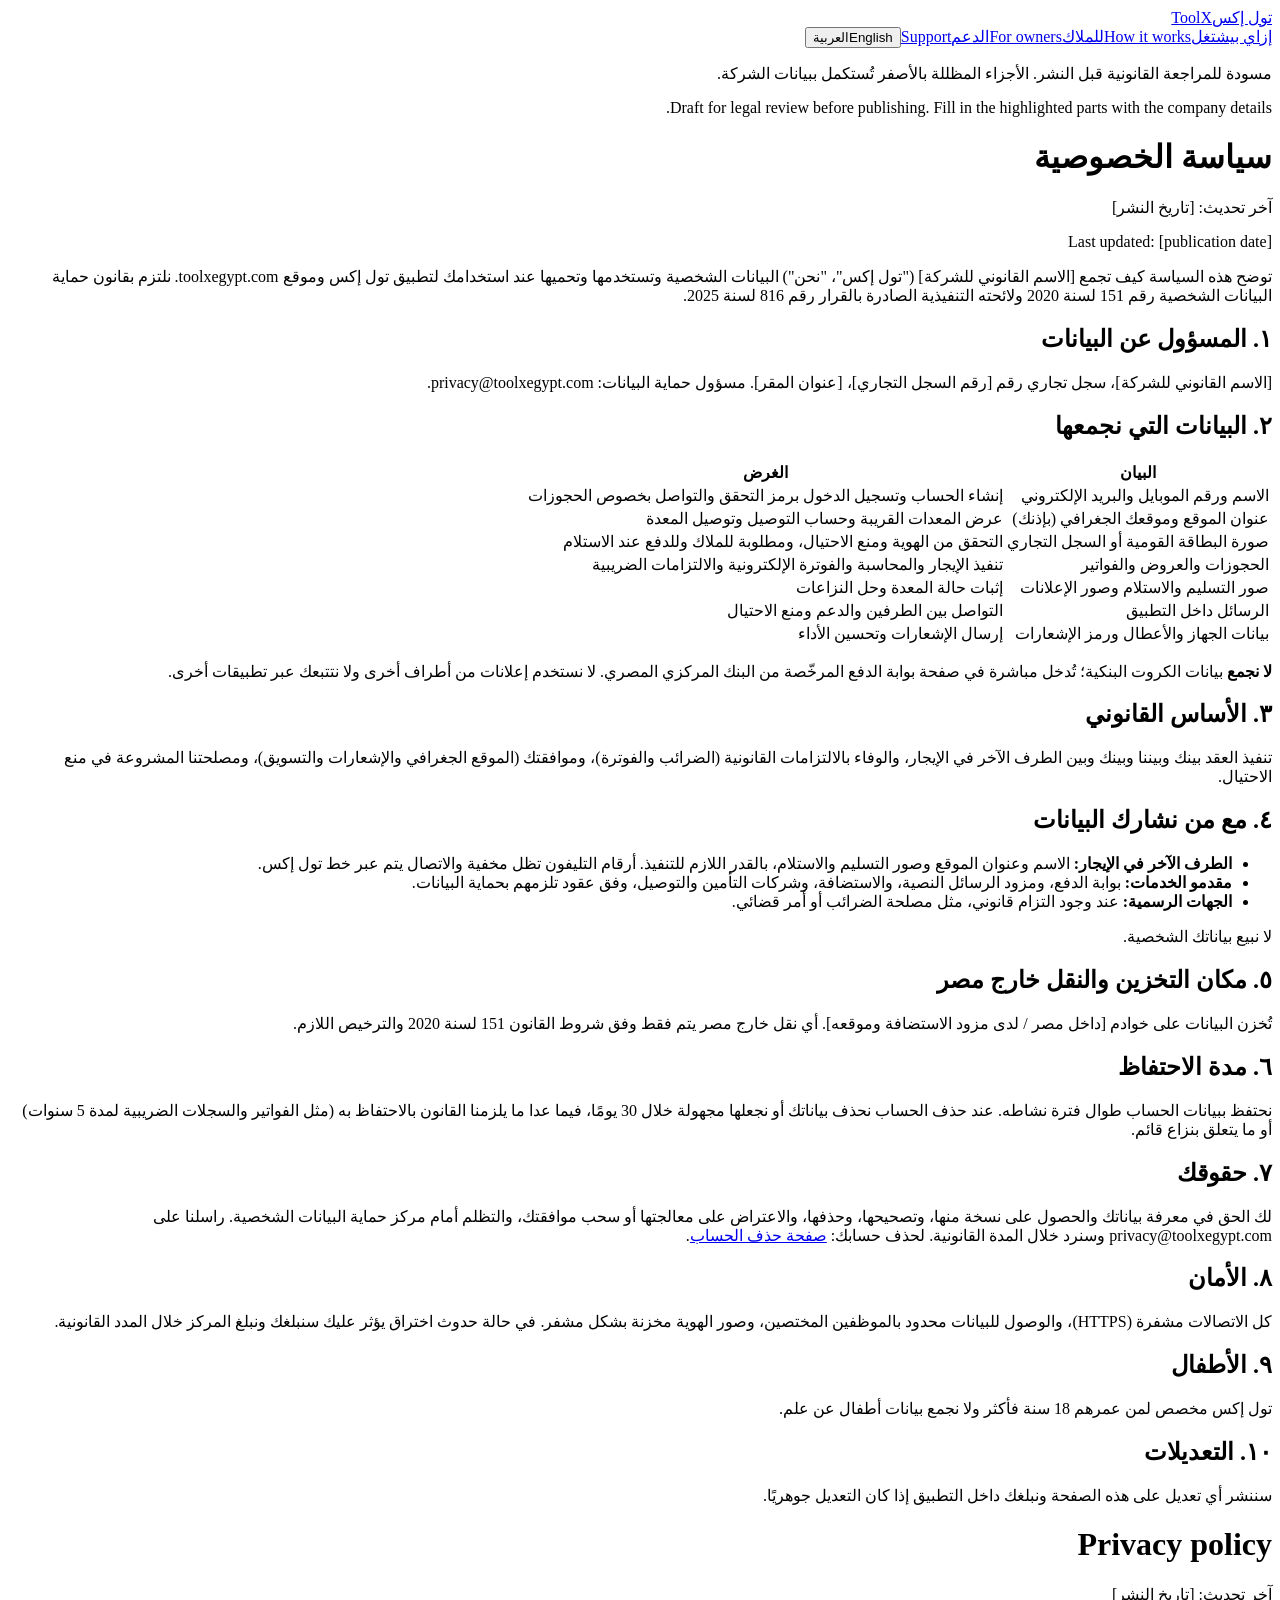
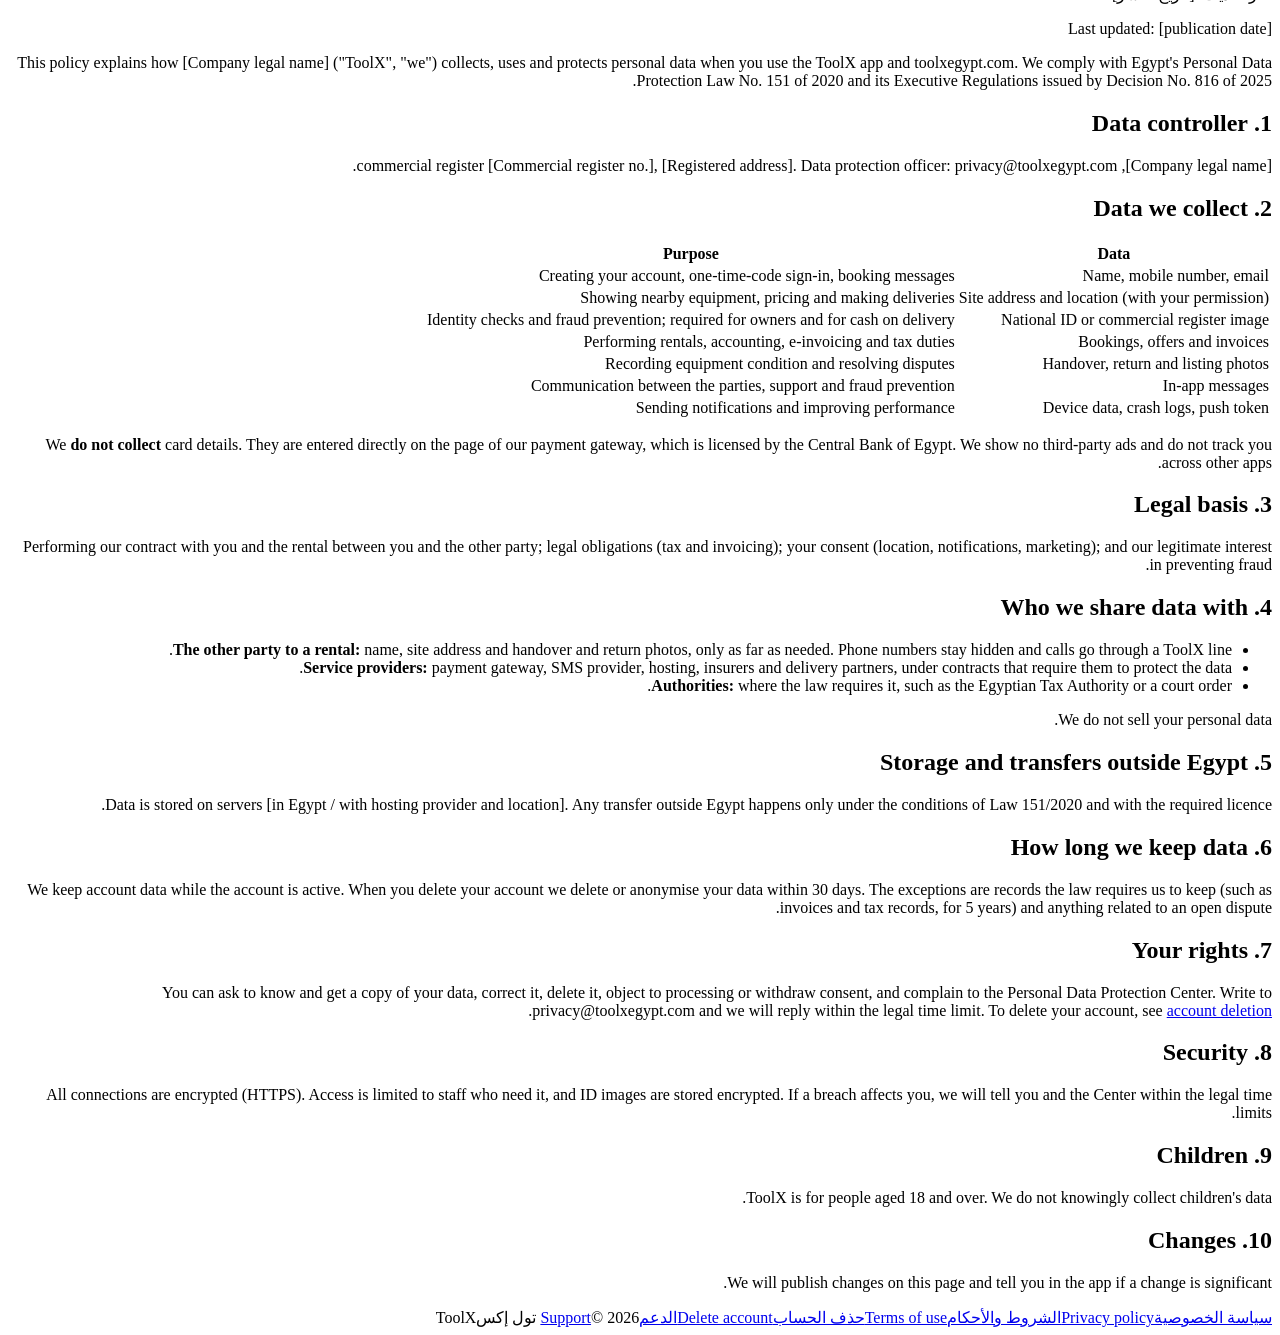
==== privacy.html @ 31cbe326 "Add files via upload" ====
<!doctype html><html lang="ar" dir="rtl"><head><meta charset="utf-8"><meta name="viewport" content="width=device-width,initial-scale=1">
<title data-ar="سياسة الخصوصية · تول إكس" data-en="Privacy policy · ToolX">سياسة الخصوصية · تول إكس</title><meta name="description" content="ToolX privacy policy.">
<link rel="icon" href="img/favicon.png"><link rel="apple-touch-icon" href="img/icon-180.png"><link rel="stylesheet" href="assets/site.css"></head><body>
<header><div class="nav"><a class="brand" href="index.html"><img src="img/icon-180.png" alt=""><span data-l="ar">تول إكس</span><span data-l="en">ToolX</span></a>
<nav><a href="index.html#how"><span data-l="ar">إزاي بيشتغل</span><span data-l="en">How it works</span></a><a href="index.html#owners"><span data-l="ar">للملاك</span><span data-l="en">For owners</span></a><a href="support.html"><span data-l="ar">الدعم</span><span data-l="en">Support</span></a><button class="lang" type="button"><span data-l="ar">English</span><span data-l="en">العربية</span></button></nav></div><div class="haz"></div></header>
<main><div class="doc"><div data-l="ar"><p class="note">مسودة للمراجعة القانونية قبل النشر. الأجزاء المظللة بالأصفر تُستكمل ببيانات الشركة.</p></div><div data-l="en"><p class="note">Draft for legal review before publishing. Fill in the highlighted parts with the company details.</p></div><div data-l="ar"><h1>سياسة الخصوصية</h1><div data-l="ar"><p>آخر تحديث: <span class="ph">[تاريخ النشر]</span></p></div><div data-l="en"><p>Last updated: <span class="ph">[publication date]</span></p></div>
<p>توضح هذه السياسة كيف تجمع <span class="ph">[الاسم القانوني للشركة]</span> ("تول إكس"، "نحن") البيانات الشخصية وتستخدمها وتحميها عند استخدامك لتطبيق تول إكس وموقع toolxegypt.com. نلتزم بقانون حماية البيانات الشخصية رقم 151 لسنة 2020 ولائحته التنفيذية الصادرة بالقرار رقم 816 لسنة 2025.</p>
<h2>١. المسؤول عن البيانات</h2><p><span class="ph">[الاسم القانوني للشركة]</span>، سجل تجاري رقم <span class="ph">[رقم السجل التجاري]</span>، <span class="ph">[عنوان المقر]</span>. مسؤول حماية البيانات: privacy@toolxegypt.com.</p>
<h2>٢. البيانات التي نجمعها</h2><table><tr><th>البيان</th><th>الغرض</th></tr>
<tr><td>الاسم ورقم الموبايل والبريد الإلكتروني</td><td>إنشاء الحساب وتسجيل الدخول برمز التحقق والتواصل بخصوص الحجوزات</td></tr>
<tr><td>عنوان الموقع وموقعك الجغرافي (بإذنك)</td><td>عرض المعدات القريبة وحساب التوصيل وتوصيل المعدة</td></tr>
<tr><td>صورة البطاقة القومية أو السجل التجاري</td><td>التحقق من الهوية ومنع الاحتيال، ومطلوبة للملاك وللدفع عند الاستلام</td></tr>
<tr><td>الحجوزات والعروض والفواتير</td><td>تنفيذ الإيجار والمحاسبة والفوترة الإلكترونية والالتزامات الضريبية</td></tr>
<tr><td>صور التسليم والاستلام وصور الإعلانات</td><td>إثبات حالة المعدة وحل النزاعات</td></tr>
<tr><td>الرسائل داخل التطبيق</td><td>التواصل بين الطرفين والدعم ومنع الاحتيال</td></tr>
<tr><td>بيانات الجهاز والأعطال ورمز الإشعارات</td><td>إرسال الإشعارات وتحسين الأداء</td></tr></table>
<p><b>لا نجمع</b> بيانات الكروت البنكية؛ تُدخل مباشرة في صفحة بوابة الدفع المرخّصة من البنك المركزي المصري. لا نستخدم إعلانات من أطراف أخرى ولا نتتبعك عبر تطبيقات أخرى.</p>
<h2>٣. الأساس القانوني</h2><p>تنفيذ العقد بينك وبيننا وبينك وبين الطرف الآخر في الإيجار، والوفاء بالالتزامات القانونية (الضرائب والفوترة)، وموافقتك (الموقع الجغرافي والإشعارات والتسويق)، ومصلحتنا المشروعة في منع الاحتيال.</p>
<h2>٤. مع من نشارك البيانات</h2><ul><li><b>الطرف الآخر في الإيجار:</b> الاسم وعنوان الموقع وصور التسليم والاستلام، بالقدر اللازم للتنفيذ. أرقام التليفون تظل مخفية والاتصال يتم عبر خط تول إكس.</li>
<li><b>مقدمو الخدمات:</b> بوابة الدفع، ومزود الرسائل النصية، والاستضافة، وشركات التأمين والتوصيل، وفق عقود تلزمهم بحماية البيانات.</li>
<li><b>الجهات الرسمية:</b> عند وجود التزام قانوني، مثل مصلحة الضرائب أو أمر قضائي.</li></ul><p>لا نبيع بياناتك الشخصية.</p>
<h2>٥. مكان التخزين والنقل خارج مصر</h2><p>تُخزن البيانات على خوادم <span class="ph">[داخل مصر / لدى مزود الاستضافة وموقعه]</span>. أي نقل خارج مصر يتم فقط وفق شروط القانون 151 لسنة 2020 والترخيص اللازم.</p>
<h2>٦. مدة الاحتفاظ</h2><p>نحتفظ ببيانات الحساب طوال فترة نشاطه. عند حذف الحساب نحذف بياناتك أو نجعلها مجهولة خلال 30 يومًا، فيما عدا ما يلزمنا القانون بالاحتفاظ به (مثل الفواتير والسجلات الضريبية لمدة 5 سنوات) أو ما يتعلق بنزاع قائم.</p>
<h2>٧. حقوقك</h2><p>لك الحق في معرفة بياناتك والحصول على نسخة منها، وتصحيحها، وحذفها، والاعتراض على معالجتها أو سحب موافقتك، والتظلم أمام مركز حماية البيانات الشخصية. راسلنا على privacy@toolxegypt.com وسنرد خلال المدة القانونية. لحذف حسابك: <a href="delete-account.html">صفحة حذف الحساب</a>.</p>
<h2>٨. الأمان</h2><p>كل الاتصالات مشفرة (HTTPS)، والوصول للبيانات محدود بالموظفين المختصين، وصور الهوية مخزنة بشكل مشفر. في حالة حدوث اختراق يؤثر عليك سنبلغك ونبلغ المركز خلال المدد القانونية.</p>
<h2>٩. الأطفال</h2><p>تول إكس مخصص لمن عمرهم 18 سنة فأكثر ولا نجمع بيانات أطفال عن علم.</p>
<h2>١٠. التعديلات</h2><p>سننشر أي تعديل على هذه الصفحة ونبلغك داخل التطبيق إذا كان التعديل جوهريًا.</p></div><div data-l="en"><h1>Privacy policy</h1><div data-l="ar"><p>آخر تحديث: <span class="ph">[تاريخ النشر]</span></p></div><div data-l="en"><p>Last updated: <span class="ph">[publication date]</span></p></div>
<p>This policy explains how <span class="ph">[Company legal name]</span> ("ToolX", "we") collects, uses and protects personal data when you use the ToolX app and toolxegypt.com. We comply with Egypt's Personal Data Protection Law No. 151 of 2020 and its Executive Regulations issued by Decision No. 816 of 2025.</p>
<h2>1. Data controller</h2><p><span class="ph">[Company legal name]</span>, commercial register <span class="ph">[Commercial register no.]</span>, <span class="ph">[Registered address]</span>. Data protection officer: privacy@toolxegypt.com.</p>
<h2>2. Data we collect</h2><table><tr><th>Data</th><th>Purpose</th></tr>
<tr><td>Name, mobile number, email</td><td>Creating your account, one-time-code sign-in, booking messages</td></tr>
<tr><td>Site address and location (with your permission)</td><td>Showing nearby equipment, pricing and making deliveries</td></tr>
<tr><td>National ID or commercial register image</td><td>Identity checks and fraud prevention; required for owners and for cash on delivery</td></tr>
<tr><td>Bookings, offers and invoices</td><td>Performing rentals, accounting, e-invoicing and tax duties</td></tr>
<tr><td>Handover, return and listing photos</td><td>Recording equipment condition and resolving disputes</td></tr>
<tr><td>In-app messages</td><td>Communication between the parties, support and fraud prevention</td></tr>
<tr><td>Device data, crash logs, push token</td><td>Sending notifications and improving performance</td></tr></table>
<p>We <b>do not collect</b> card details. They are entered directly on the page of our payment gateway, which is licensed by the Central Bank of Egypt. We show no third-party ads and do not track you across other apps.</p>
<h2>3. Legal basis</h2><p>Performing our contract with you and the rental between you and the other party; legal obligations (tax and invoicing); your consent (location, notifications, marketing); and our legitimate interest in preventing fraud.</p>
<h2>4. Who we share data with</h2><ul><li><b>The other party to a rental:</b> name, site address and handover and return photos, only as far as needed. Phone numbers stay hidden and calls go through a ToolX line.</li>
<li><b>Service providers:</b> payment gateway, SMS provider, hosting, insurers and delivery partners, under contracts that require them to protect the data.</li>
<li><b>Authorities:</b> where the law requires it, such as the Egyptian Tax Authority or a court order.</li></ul><p>We do not sell your personal data.</p>
<h2>5. Storage and transfers outside Egypt</h2><p>Data is stored on servers <span class="ph">[in Egypt / with hosting provider and location]</span>. Any transfer outside Egypt happens only under the conditions of Law 151/2020 and with the required licence.</p>
<h2>6. How long we keep data</h2><p>We keep account data while the account is active. When you delete your account we delete or anonymise your data within 30 days. The exceptions are records the law requires us to keep (such as invoices and tax records, for 5 years) and anything related to an open dispute.</p>
<h2>7. Your rights</h2><p>You can ask to know and get a copy of your data, correct it, delete it, object to processing or withdraw consent, and complain to the Personal Data Protection Center. Write to privacy@toolxegypt.com and we will reply within the legal time limit. To delete your account, see <a href="delete-account.html">account deletion</a>.</p>
<h2>8. Security</h2><p>All connections are encrypted (HTTPS). Access is limited to staff who need it, and ID images are stored encrypted. If a breach affects you, we will tell you and the Center within the legal time limits.</p>
<h2>9. Children</h2><p>ToolX is for people aged 18 and over. We do not knowingly collect children's data.</p>
<h2>10. Changes</h2><p>We will publish changes on this page and tell you in the app if a change is significant.</p></div></div></main>
<footer><div class="in"><a href="privacy.html"><span data-l="ar">سياسة الخصوصية</span><span data-l="en">Privacy policy</span></a><a href="terms.html"><span data-l="ar">الشروط والأحكام</span><span data-l="en">Terms of use</span></a><a href="delete-account.html"><span data-l="ar">حذف الحساب</span><span data-l="en">Delete account</span></a><a href="support.html"><span data-l="ar">الدعم</span><span data-l="en">Support</span></a><span class="c">© 2026 <span data-l="ar">تول إكس</span><span data-l="en">ToolX</span></span></div></footer>
<script src="assets/site.js"></script></body></html>
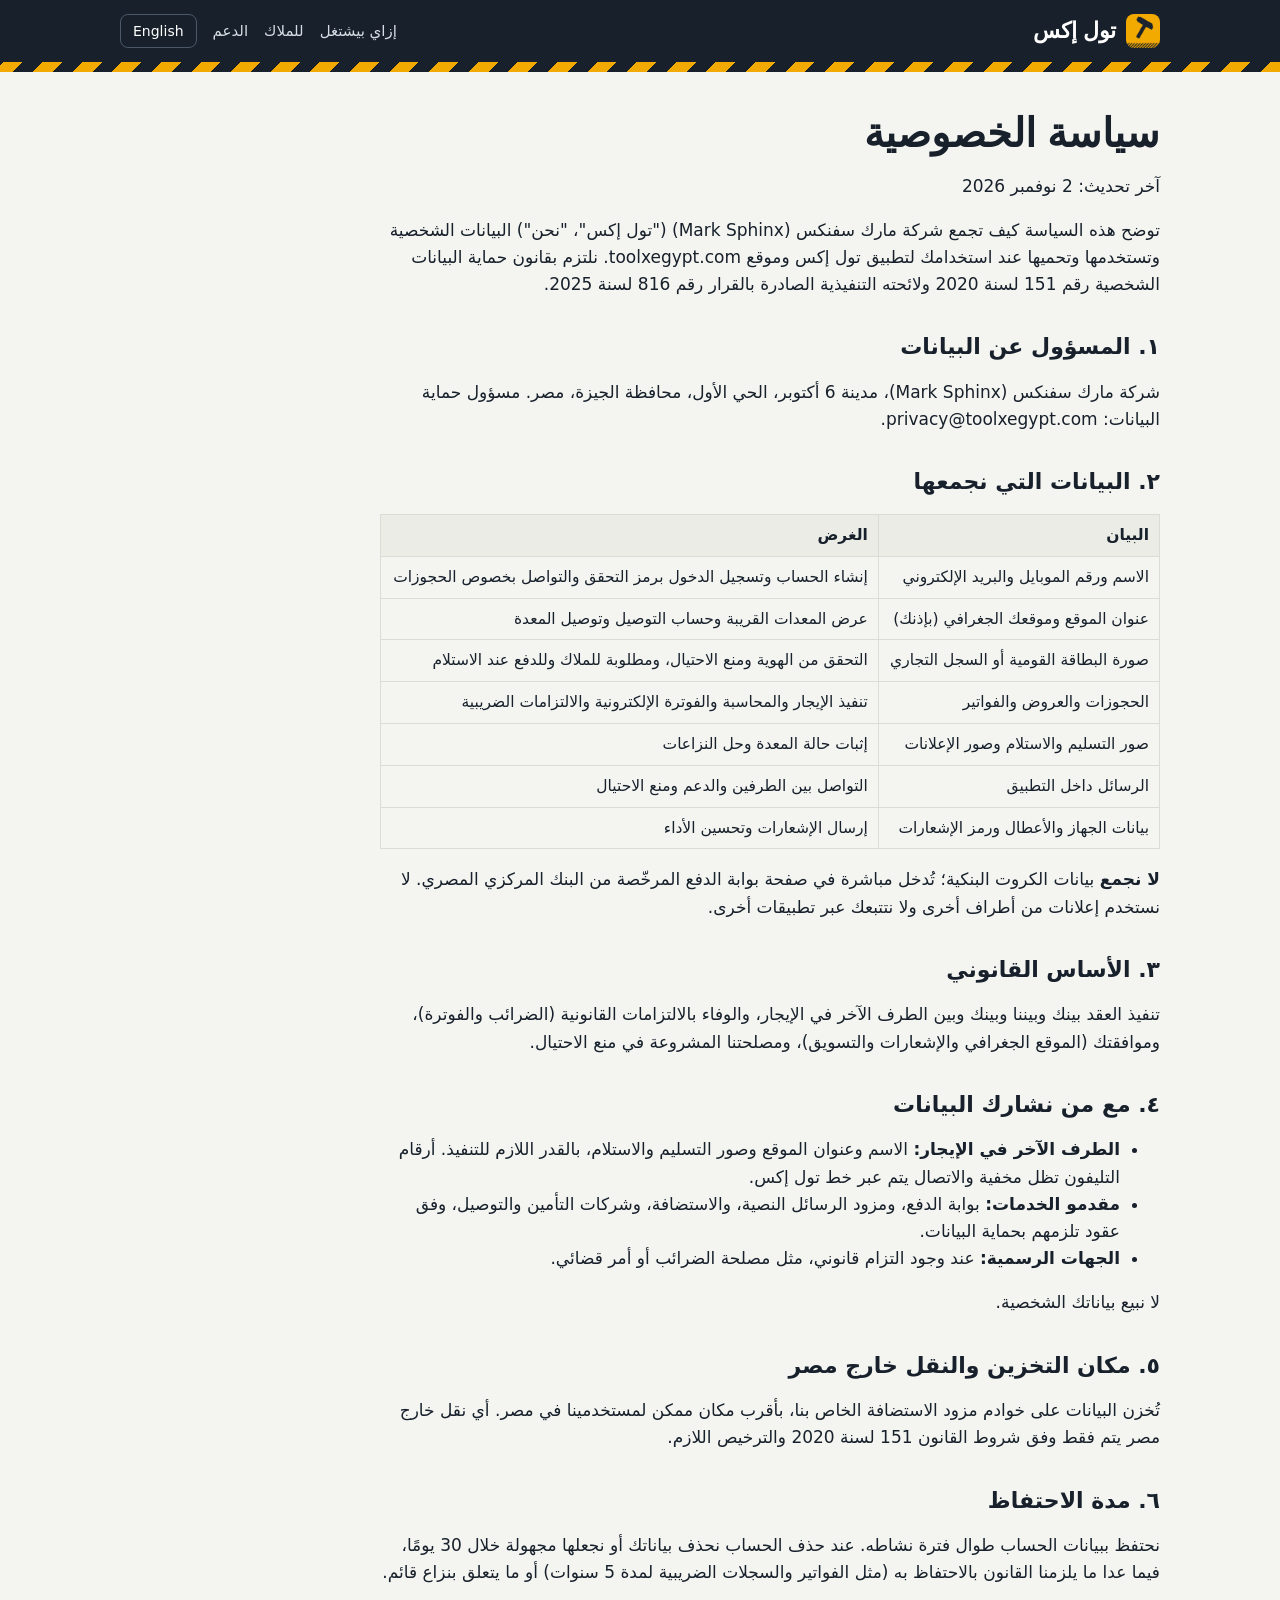
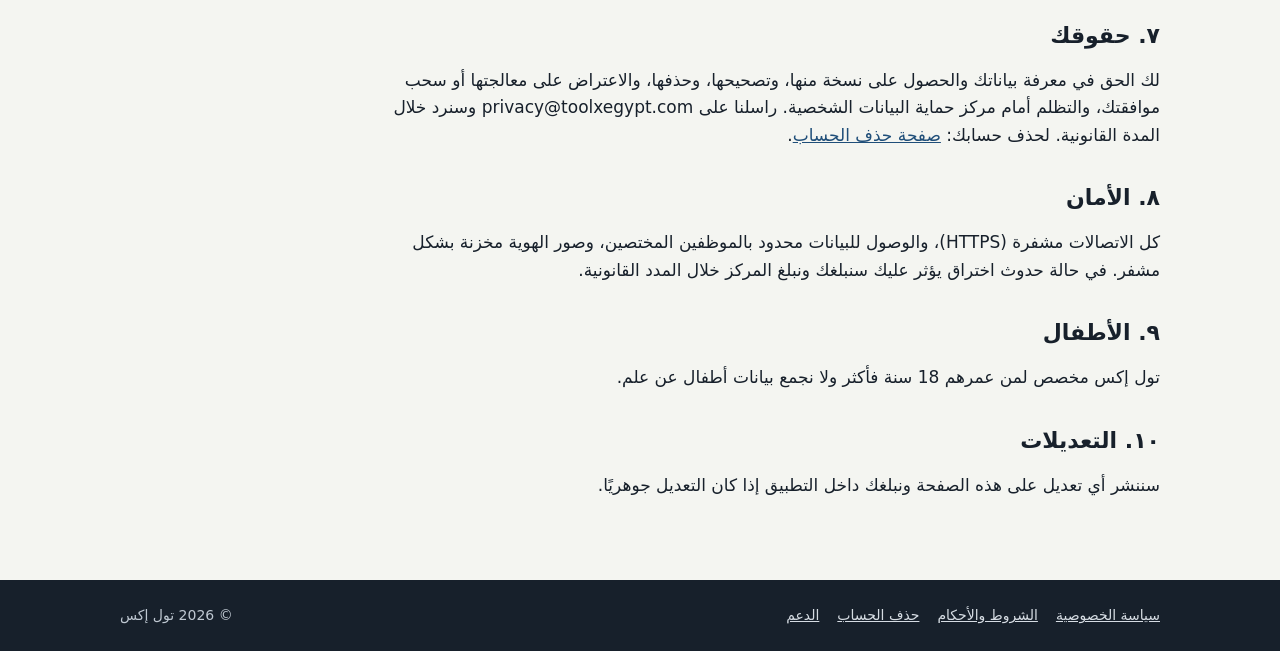
==== commit b3edf2ac: "Fill in Mark Sphinx company details on privacy, terms and support" ====
--- a/privacy.html
+++ b/privacy.html
@@ -3,9 +3,9 @@
 <link rel="icon" href="img/favicon.png"><link rel="apple-touch-icon" href="img/icon-180.png"><link rel="stylesheet" href="assets/site.css"></head><body>
 <header><div class="nav"><a class="brand" href="index.html"><img src="img/icon-180.png" alt=""><span data-l="ar">تول إكس</span><span data-l="en">ToolX</span></a>
 <nav><a href="index.html#how"><span data-l="ar">إزاي بيشتغل</span><span data-l="en">How it works</span></a><a href="index.html#owners"><span data-l="ar">للملاك</span><span data-l="en">For owners</span></a><a href="support.html"><span data-l="ar">الدعم</span><span data-l="en">Support</span></a><button class="lang" type="button"><span data-l="ar">English</span><span data-l="en">العربية</span></button></nav></div><div class="haz"></div></header>
-<main><div class="doc"><div data-l="ar"><p class="note">مسودة للمراجعة القانونية قبل النشر. الأجزاء المظللة بالأصفر تُستكمل ببيانات الشركة.</p></div><div data-l="en"><p class="note">Draft for legal review before publishing. Fill in the highlighted parts with the company details.</p></div><div data-l="ar"><h1>سياسة الخصوصية</h1><div data-l="ar"><p>آخر تحديث: <span class="ph">[تاريخ النشر]</span></p></div><div data-l="en"><p>Last updated: <span class="ph">[publication date]</span></p></div>
-<p>توضح هذه السياسة كيف تجمع <span class="ph">[الاسم القانوني للشركة]</span> ("تول إكس"، "نحن") البيانات الشخصية وتستخدمها وتحميها عند استخدامك لتطبيق تول إكس وموقع toolxegypt.com. نلتزم بقانون حماية البيانات الشخصية رقم 151 لسنة 2020 ولائحته التنفيذية الصادرة بالقرار رقم 816 لسنة 2025.</p>
-<h2>١. المسؤول عن البيانات</h2><p><span class="ph">[الاسم القانوني للشركة]</span>، سجل تجاري رقم <span class="ph">[رقم السجل التجاري]</span>، <span class="ph">[عنوان المقر]</span>. مسؤول حماية البيانات: privacy@toolxegypt.com.</p>
+<main><div class="doc"><div data-l="ar"><h1>سياسة الخصوصية</h1><div data-l="ar"><p>آخر تحديث: 2 نوفمبر 2026</p></div><div data-l="en"><p>Last updated: 2 November 2026</p></div>
+<p>توضح هذه السياسة كيف تجمع شركة مارك سفنكس (Mark Sphinx) ("تول إكس"، "نحن") البيانات الشخصية وتستخدمها وتحميها عند استخدامك لتطبيق تول إكس وموقع toolxegypt.com. نلتزم بقانون حماية البيانات الشخصية رقم 151 لسنة 2020 ولائحته التنفيذية الصادرة بالقرار رقم 816 لسنة 2025.</p>
+<h2>١. المسؤول عن البيانات</h2><p>شركة مارك سفنكس (Mark Sphinx)، مدينة 6 أكتوبر، الحي الأول، محافظة الجيزة، مصر. مسؤول حماية البيانات: privacy@toolxegypt.com.</p>
 <h2>٢. البيانات التي نجمعها</h2><table><tr><th>البيان</th><th>الغرض</th></tr>
 <tr><td>الاسم ورقم الموبايل والبريد الإلكتروني</td><td>إنشاء الحساب وتسجيل الدخول برمز التحقق والتواصل بخصوص الحجوزات</td></tr>
 <tr><td>عنوان الموقع وموقعك الجغرافي (بإذنك)</td><td>عرض المعدات القريبة وحساب التوصيل وتوصيل المعدة</td></tr>
@@ -19,14 +19,14 @@
 <h2>٤. مع من نشارك البيانات</h2><ul><li><b>الطرف الآخر في الإيجار:</b> الاسم وعنوان الموقع وصور التسليم والاستلام، بالقدر اللازم للتنفيذ. أرقام التليفون تظل مخفية والاتصال يتم عبر خط تول إكس.</li>
 <li><b>مقدمو الخدمات:</b> بوابة الدفع، ومزود الرسائل النصية، والاستضافة، وشركات التأمين والتوصيل، وفق عقود تلزمهم بحماية البيانات.</li>
 <li><b>الجهات الرسمية:</b> عند وجود التزام قانوني، مثل مصلحة الضرائب أو أمر قضائي.</li></ul><p>لا نبيع بياناتك الشخصية.</p>
-<h2>٥. مكان التخزين والنقل خارج مصر</h2><p>تُخزن البيانات على خوادم <span class="ph">[داخل مصر / لدى مزود الاستضافة وموقعه]</span>. أي نقل خارج مصر يتم فقط وفق شروط القانون 151 لسنة 2020 والترخيص اللازم.</p>
+<h2>٥. مكان التخزين والنقل خارج مصر</h2><p>تُخزن البيانات على خوادم مزود الاستضافة الخاص بنا، بأقرب مكان ممكن لمستخدمينا في مصر. أي نقل خارج مصر يتم فقط وفق شروط القانون 151 لسنة 2020 والترخيص اللازم.</p>
 <h2>٦. مدة الاحتفاظ</h2><p>نحتفظ ببيانات الحساب طوال فترة نشاطه. عند حذف الحساب نحذف بياناتك أو نجعلها مجهولة خلال 30 يومًا، فيما عدا ما يلزمنا القانون بالاحتفاظ به (مثل الفواتير والسجلات الضريبية لمدة 5 سنوات) أو ما يتعلق بنزاع قائم.</p>
 <h2>٧. حقوقك</h2><p>لك الحق في معرفة بياناتك والحصول على نسخة منها، وتصحيحها، وحذفها، والاعتراض على معالجتها أو سحب موافقتك، والتظلم أمام مركز حماية البيانات الشخصية. راسلنا على privacy@toolxegypt.com وسنرد خلال المدة القانونية. لحذف حسابك: <a href="delete-account.html">صفحة حذف الحساب</a>.</p>
 <h2>٨. الأمان</h2><p>كل الاتصالات مشفرة (HTTPS)، والوصول للبيانات محدود بالموظفين المختصين، وصور الهوية مخزنة بشكل مشفر. في حالة حدوث اختراق يؤثر عليك سنبلغك ونبلغ المركز خلال المدد القانونية.</p>
 <h2>٩. الأطفال</h2><p>تول إكس مخصص لمن عمرهم 18 سنة فأكثر ولا نجمع بيانات أطفال عن علم.</p>
-<h2>١٠. التعديلات</h2><p>سننشر أي تعديل على هذه الصفحة ونبلغك داخل التطبيق إذا كان التعديل جوهريًا.</p></div><div data-l="en"><h1>Privacy policy</h1><div data-l="ar"><p>آخر تحديث: <span class="ph">[تاريخ النشر]</span></p></div><div data-l="en"><p>Last updated: <span class="ph">[publication date]</span></p></div>
-<p>This policy explains how <span class="ph">[Company legal name]</span> ("ToolX", "we") collects, uses and protects personal data when you use the ToolX app and toolxegypt.com. We comply with Egypt's Personal Data Protection Law No. 151 of 2020 and its Executive Regulations issued by Decision No. 816 of 2025.</p>
-<h2>1. Data controller</h2><p><span class="ph">[Company legal name]</span>, commercial register <span class="ph">[Commercial register no.]</span>, <span class="ph">[Registered address]</span>. Data protection officer: privacy@toolxegypt.com.</p>
+<h2>١٠. التعديلات</h2><p>سننشر أي تعديل على هذه الصفحة ونبلغك داخل التطبيق إذا كان التعديل جوهريًا.</p></div><div data-l="en"><h1>Privacy policy</h1><div data-l="ar"><p>آخر تحديث: 2 نوفمبر 2026</p></div><div data-l="en"><p>Last updated: 2 November 2026</p></div>
+<p>This policy explains how Mark Sphinx ("ToolX", "we") collects, uses and protects personal data when you use the ToolX app and toolxegypt.com. We comply with Egypt's Personal Data Protection Law No. 151 of 2020 and its Executive Regulations issued by Decision No. 816 of 2025.</p>
+<h2>1. Data controller</h2><p>Mark Sphinx, First Neighbourhood, 6th of October City, Giza, Egypt. Data protection officer: privacy@toolxegypt.com.</p>
 <h2>2. Data we collect</h2><table><tr><th>Data</th><th>Purpose</th></tr>
 <tr><td>Name, mobile number, email</td><td>Creating your account, one-time-code sign-in, booking messages</td></tr>
 <tr><td>Site address and location (with your permission)</td><td>Showing nearby equipment, pricing and making deliveries</td></tr>
@@ -40,7 +40,7 @@
 <h2>4. Who we share data with</h2><ul><li><b>The other party to a rental:</b> name, site address and handover and return photos, only as far as needed. Phone numbers stay hidden and calls go through a ToolX line.</li>
 <li><b>Service providers:</b> payment gateway, SMS provider, hosting, insurers and delivery partners, under contracts that require them to protect the data.</li>
 <li><b>Authorities:</b> where the law requires it, such as the Egyptian Tax Authority or a court order.</li></ul><p>We do not sell your personal data.</p>
-<h2>5. Storage and transfers outside Egypt</h2><p>Data is stored on servers <span class="ph">[in Egypt / with hosting provider and location]</span>. Any transfer outside Egypt happens only under the conditions of Law 151/2020 and with the required licence.</p>
+<h2>5. Storage and transfers outside Egypt</h2><p>Data is stored on servers run by our hosting provider, as close as possible to our users in Egypt. Any transfer outside Egypt happens only under the conditions of Law 151/2020 and with the required licence.</p>
 <h2>6. How long we keep data</h2><p>We keep account data while the account is active. When you delete your account we delete or anonymise your data within 30 days. The exceptions are records the law requires us to keep (such as invoices and tax records, for 5 years) and anything related to an open dispute.</p>
 <h2>7. Your rights</h2><p>You can ask to know and get a copy of your data, correct it, delete it, object to processing or withdraw consent, and complain to the Personal Data Protection Center. Write to privacy@toolxegypt.com and we will reply within the legal time limit. To delete your account, see <a href="delete-account.html">account deletion</a>.</p>
 <h2>8. Security</h2><p>All connections are encrypted (HTTPS). Access is limited to staff who need it, and ID images are stored encrypted. If a breach affects you, we will tell you and the Center within the legal time limits.</p>
--- a/assets/site.css
+++ b/assets/site.css
@@ -0,0 +1,41 @@
+:root{--ink:#17202B;--bg:#F4F5F1;--card:#FCFCFA;--line:#DADDD3;--mute:#4A5568;--y:#F2A900;--steel:#1F4E79}
+*{box-sizing:border-box}html{-webkit-text-size-adjust:100%}
+body{margin:0;background:var(--bg);color:var(--ink);font:17px/1.6 Plex,PlexAr,system-ui,sans-serif}
+html[lang=ar] body{font-family:PlexAr,Plex,system-ui,sans-serif}
+html[lang=ar] [data-l=en],html[lang=en] [data-l=ar]{display:none!important}
+a{color:var(--steel)}
+.haz{height:10px;background:repeating-linear-gradient(-45deg,var(--y) 0 14px,var(--ink) 14px 28px)}
+header{background:var(--ink);color:#F4F5F1}
+.nav{max-width:1080px;margin:auto;padding:14px 20px;display:flex;align-items:center;gap:18px;flex-wrap:wrap}
+.brand{display:flex;align-items:center;gap:10px;color:#fff;text-decoration:none;font:800 22px Archivo,PlexAr,sans-serif}
+.brand img{width:34px;height:34px;border-radius:8px}
+.nav nav{display:flex;gap:16px;margin-inline-start:auto;flex-wrap:wrap;align-items:center}
+.nav nav a{color:#D6DCE3;text-decoration:none;font-size:15px}.nav nav a:hover{color:#fff}
+.lang{background:none;border:1px solid #4A5868;color:#fff;border-radius:8px;padding:5px 12px;font:inherit;font-size:14px;cursor:pointer}
+main{max-width:1080px;margin:auto;padding:40px 20px 64px}
+.doc{max-width:780px}
+h1,h2,h3{line-height:1.2}h1{font:800 clamp(32px,6vw,54px)/1.08 Archivo,PlexAr,sans-serif;margin:0 0 16px}
+html[lang=ar] h1{font-family:PlexAr,sans-serif;font-weight:700}
+.doc h1{font-size:clamp(28px,5vw,40px)}.doc h2{font-size:22px;margin-top:36px}
+.lead{font-size:20px;color:var(--mute)}
+.hero{display:grid;grid-template-columns:1.2fr .8fr;gap:40px;align-items:center}
+.hero img{width:100%;max-width:340px;border-radius:24px;box-shadow:0 24px 60px rgba(23,32,43,.25);justify-self:center}
+.btns{display:flex;gap:12px;flex-wrap:wrap;margin-top:24px}
+.btn{display:inline-block;padding:12px 20px;border-radius:10px;font-weight:600;text-decoration:none;background:var(--y);color:var(--ink)}
+.btn.o{background:none;border:2px solid var(--ink)}
+.stores{display:flex;gap:10px;flex-wrap:wrap;margin-top:18px;color:var(--mute);font-size:14px}
+.stores span{border:1px dashed var(--line);border-radius:8px;padding:6px 10px}
+.grid{display:grid;grid-template-columns:repeat(3,1fr);gap:16px;margin-top:40px}
+.card{background:var(--card);border:1px solid var(--line);border-radius:14px;padding:22px}
+.card h3{margin:0 0 6px;font-size:19px}.card p{margin:0;color:var(--mute);font-size:15.5px}
+.band{background:var(--ink);color:#F4F5F1;border-radius:18px;padding:32px;margin-top:48px}
+.band p{color:#BFC8D2}
+.note{background:#FFF6DA;border:1px solid #F2D27A;border-radius:10px;padding:12px 16px;font-size:15px}
+.ph{background:#FFF0B8;padding:0 4px;border-radius:4px}
+table{border-collapse:collapse;width:100%;font-size:15.5px;margin:12px 0}td,th{border:1px solid var(--line);padding:8px 10px;text-align:start;vertical-align:top}th{background:#EAECE5}
+form{display:grid;gap:12px;max-width:480px}label{font-weight:600;font-size:15px}
+input,select,textarea{width:100%;font:inherit;padding:10px 12px;border:1px solid #BFC4B8;border-radius:8px;background:#fff}
+footer{background:var(--ink);color:#BFC8D2;font-size:14px}
+footer .in{max-width:1080px;margin:auto;padding:24px 20px;display:flex;gap:18px;flex-wrap:wrap}
+footer a{color:#D6DCE3}footer .c{margin-inline-start:auto}
+@media(max-width:800px){.hero,.grid{grid-template-columns:1fr}.hero img{max-width:260px}}
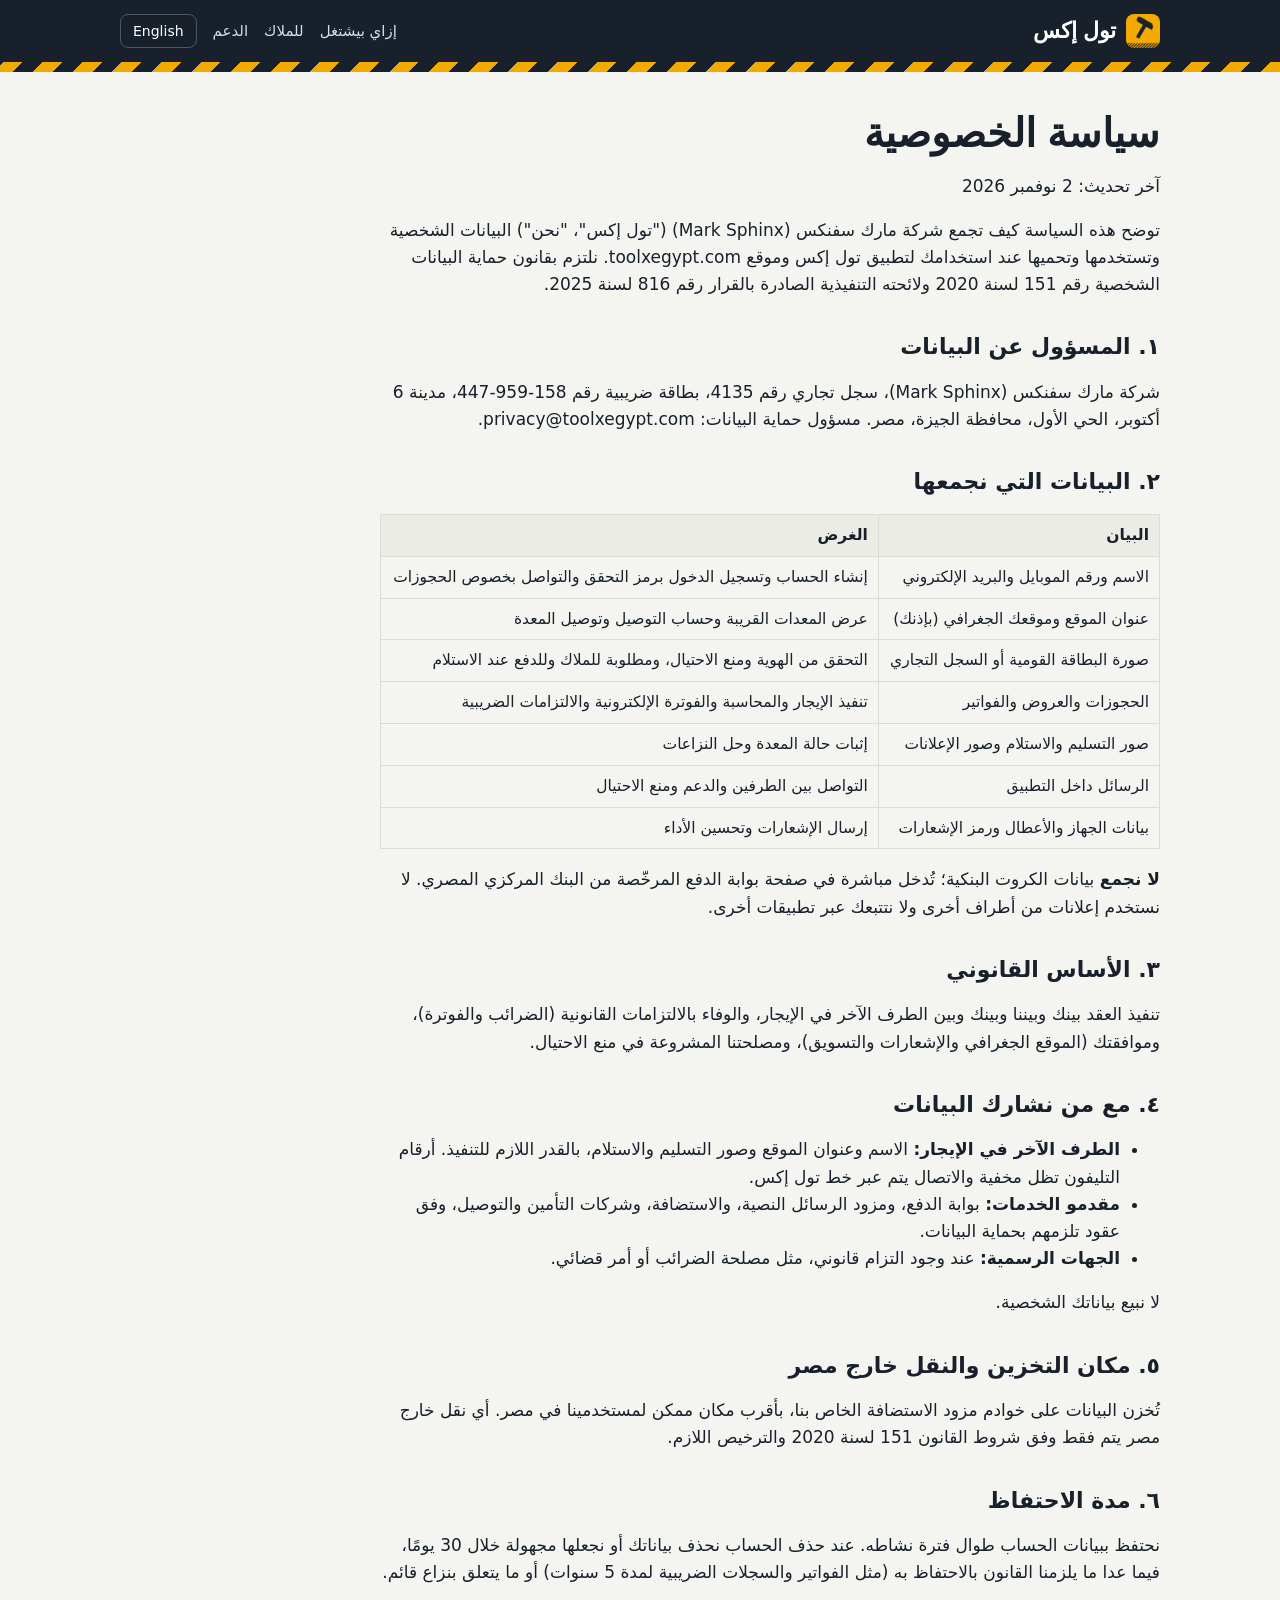
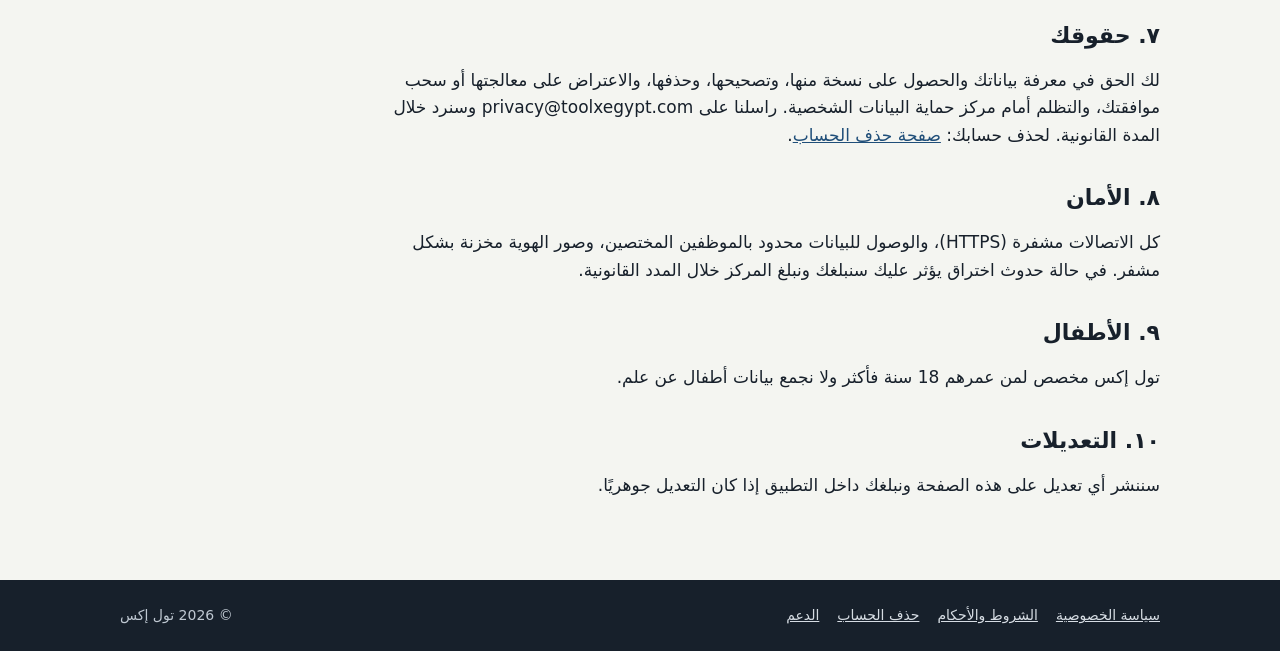
==== commit bbc2ae21: "Add files via upload" ====
--- a/privacy.html
+++ b/privacy.html
@@ -5,7 +5,7 @@
 <nav><a href="index.html#how"><span data-l="ar">إزاي بيشتغل</span><span data-l="en">How it works</span></a><a href="index.html#owners"><span data-l="ar">للملاك</span><span data-l="en">For owners</span></a><a href="support.html"><span data-l="ar">الدعم</span><span data-l="en">Support</span></a><button class="lang" type="button"><span data-l="ar">English</span><span data-l="en">العربية</span></button></nav></div><div class="haz"></div></header>
 <main><div class="doc"><div data-l="ar"><h1>سياسة الخصوصية</h1><div data-l="ar"><p>آخر تحديث: 2 نوفمبر 2026</p></div><div data-l="en"><p>Last updated: 2 November 2026</p></div>
 <p>توضح هذه السياسة كيف تجمع شركة مارك سفنكس (Mark Sphinx) ("تول إكس"، "نحن") البيانات الشخصية وتستخدمها وتحميها عند استخدامك لتطبيق تول إكس وموقع toolxegypt.com. نلتزم بقانون حماية البيانات الشخصية رقم 151 لسنة 2020 ولائحته التنفيذية الصادرة بالقرار رقم 816 لسنة 2025.</p>
-<h2>١. المسؤول عن البيانات</h2><p>شركة مارك سفنكس (Mark Sphinx)، مدينة 6 أكتوبر، الحي الأول، محافظة الجيزة، مصر. مسؤول حماية البيانات: privacy@toolxegypt.com.</p>
+<h2>١. المسؤول عن البيانات</h2><p>شركة مارك سفنكس (Mark Sphinx)، سجل تجاري رقم 4135، بطاقة ضريبية رقم <span dir="ltr">447-959-158</span>، مدينة 6 أكتوبر، الحي الأول، محافظة الجيزة، مصر. مسؤول حماية البيانات: privacy@toolxegypt.com.</p>
 <h2>٢. البيانات التي نجمعها</h2><table><tr><th>البيان</th><th>الغرض</th></tr>
 <tr><td>الاسم ورقم الموبايل والبريد الإلكتروني</td><td>إنشاء الحساب وتسجيل الدخول برمز التحقق والتواصل بخصوص الحجوزات</td></tr>
 <tr><td>عنوان الموقع وموقعك الجغرافي (بإذنك)</td><td>عرض المعدات القريبة وحساب التوصيل وتوصيل المعدة</td></tr>
@@ -26,7 +26,7 @@
 <h2>٩. الأطفال</h2><p>تول إكس مخصص لمن عمرهم 18 سنة فأكثر ولا نجمع بيانات أطفال عن علم.</p>
 <h2>١٠. التعديلات</h2><p>سننشر أي تعديل على هذه الصفحة ونبلغك داخل التطبيق إذا كان التعديل جوهريًا.</p></div><div data-l="en"><h1>Privacy policy</h1><div data-l="ar"><p>آخر تحديث: 2 نوفمبر 2026</p></div><div data-l="en"><p>Last updated: 2 November 2026</p></div>
 <p>This policy explains how Mark Sphinx ("ToolX", "we") collects, uses and protects personal data when you use the ToolX app and toolxegypt.com. We comply with Egypt's Personal Data Protection Law No. 151 of 2020 and its Executive Regulations issued by Decision No. 816 of 2025.</p>
-<h2>1. Data controller</h2><p>Mark Sphinx, First Neighbourhood, 6th of October City, Giza, Egypt. Data protection officer: privacy@toolxegypt.com.</p>
+<h2>1. Data controller</h2><p>Mark Sphinx, commercial register no. 4135, tax card no. 447-959-158, First Neighbourhood, 6th of October City, Giza, Egypt. Data protection officer: privacy@toolxegypt.com.</p>
 <h2>2. Data we collect</h2><table><tr><th>Data</th><th>Purpose</th></tr>
 <tr><td>Name, mobile number, email</td><td>Creating your account, one-time-code sign-in, booking messages</td></tr>
 <tr><td>Site address and location (with your permission)</td><td>Showing nearby equipment, pricing and making deliveries</td></tr>
